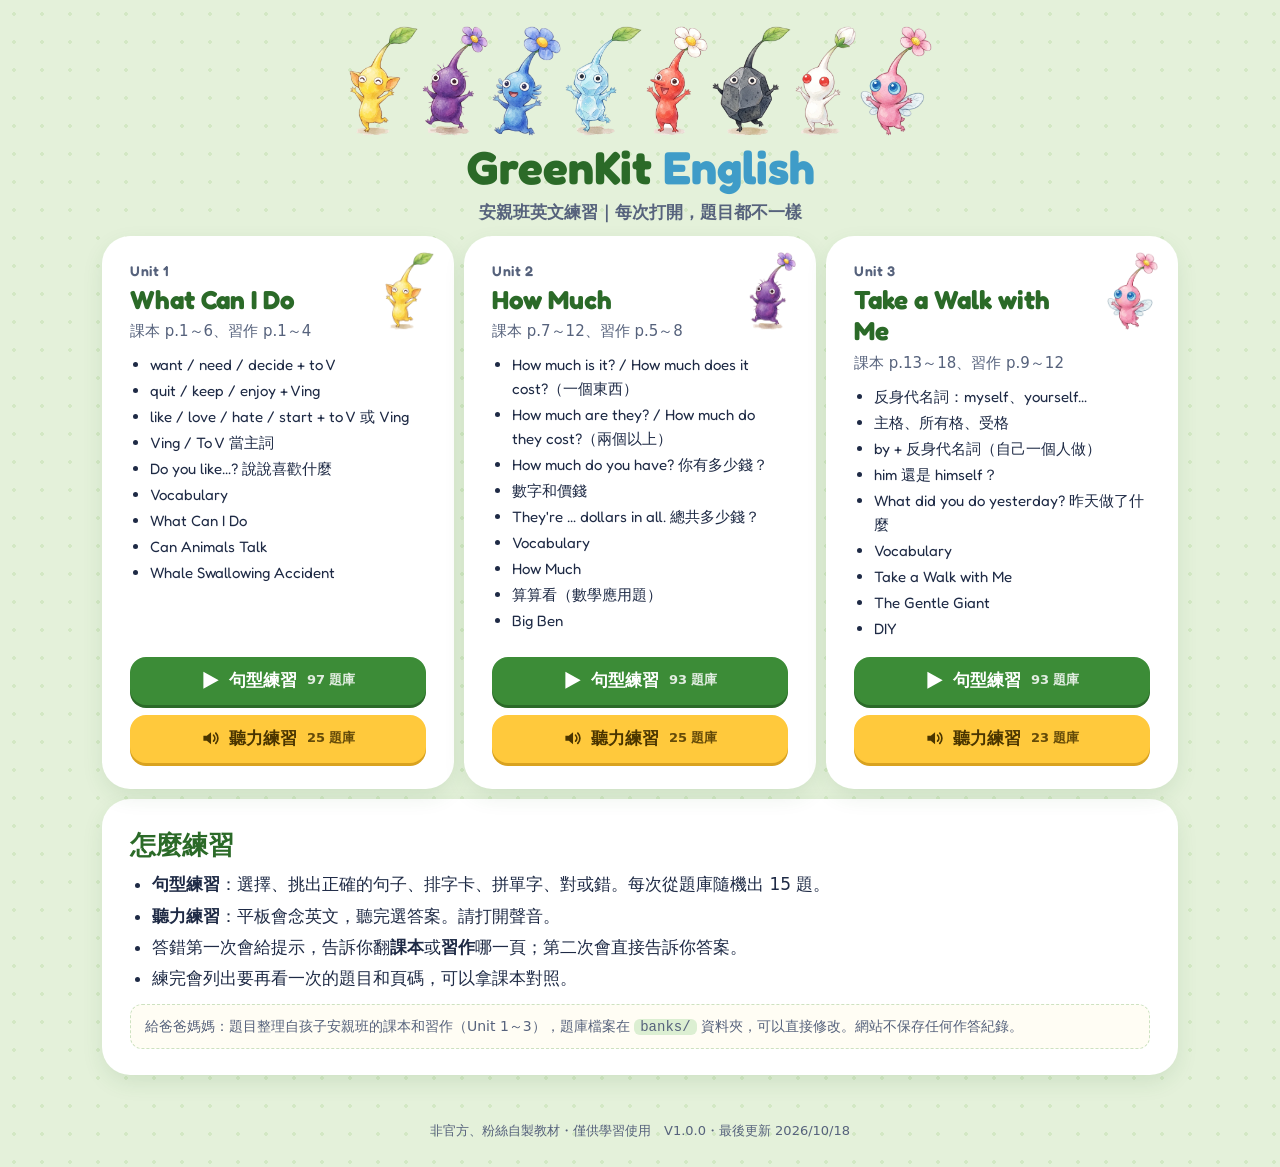
==== index.html @ 88738b5f "建立 GreenKit English 練習網站（Unit 1～3 題庫） - 首頁、句型練習、聽力練習（每回隨機 15 題） - 題庫放在 banks/unit-1～3.md，網站直接讀 .md -" ====
<!doctype html>
<html lang="zh-Hant-TW">
<head>
<meta charset="utf-8">
<meta name="viewport" content="width=device-width, initial-scale=1">
<meta name="robots" content="noindex, nofollow">
<title>GreenKit English</title>
<link rel="preconnect" href="https://fonts.googleapis.com">
<link rel="stylesheet" href="https://fonts.googleapis.com/css2?family=Fredoka:wght@500;600;700&display=swap">
<link rel="stylesheet" href="assets/app.css?v=1.0.0">
</head>
<body>
<header class="hero">
  <div class="crew hopper" id="crew"></div>
  <h1 class="logo">GreenKit <span>English</span></h1>
  <p class="tag">安親班英文練習｜每次打開，題目都不一樣</p>
</header>

<main class="wrap">
  <div class="units" id="units"></div>
  <section class="card how">
    <h2>怎麼練習</h2>
    <ul>
      <li><b>句型練習</b>：選擇、挑出正確的句子、排字卡、拼單字、對或錯。每次從題庫隨機出 15 題。</li>
      <li><b>聽力練習</b>：平板會念英文，聽完選答案。請打開聲音。</li>
      <li>答錯第一次會給提示，告訴你翻<b>課本</b>或<b>習作</b>哪一頁；第二次會直接告訴你答案。</li>
      <li>練完會列出要再看一次的題目和頁碼，可以拿課本對照。</li>
    </ul>
    <p class="note">給爸爸媽媽：題目整理自孩子安親班的課本和習作（Unit 1～3），題庫檔案在 <code>banks/</code> 資料夾，可以直接修改。網站不保存任何作答紀錄。</p>
  </section>
</main>

<footer class="foot">非官方、粉絲自製教材・僅供學習使用<span id="ver"></span></footer>

<script src="assets/app.js?v=1.0.0"></script>
<script>
(() => {
  const { $, esc, shuffle, CREW, ICON, pikImg } = GK;
  $('#crew').innerHTML = shuffle(CREW).map(k => pikImg(k)).join('');
  $('#ver').textContent = `　V${GK.VER}・最後更新 ${GK.DATE.replace(/-/g, '/')}`;
  const box = $('#units');
  box.innerHTML = GK.UNITS.map(u => `<section class="card unit" id="u${u}"><p class="kicker">Unit ${u}</p><h2>讀取中…</h2></section>`).join('');
  GK.UNITS.forEach((u, i) => {
    GK.loadUnit(u).then(d => {
      const n = l => d.sections.reduce((s, x) => s + x.items.filter(it => GK.isListen(it) === l).length, 0);
      const name = d.title.replace(/^Unit\s*\d+\s*/, '');
      $('#u' + u).innerHTML = `
        <div class="unit-pik">${pikImg(CREW[(i * 3) % 8])}</div>
        <p class="kicker">Unit ${u}</p>
        <h2>${esc(name)}</h2>
        <p class="scope">${esc(d.scope)}</p>
        <ul class="topics">${d.sections.filter(s => s.items.some(it => !GK.isListen(it))).map(s => `<li>${esc(s.name.replace(/^[^｜]*｜/, ''))}</li>`).join('')}</ul>
        <div class="unit-btns">
          <a class="btn primary" href="practice.html?u=${u}&m=s">${ICON.next}句型練習<small>${n(false)} 題庫</small></a>
          <a class="btn sun" href="practice.html?u=${u}&m=l">${ICON.spk}聽力練習<small>${n(true)} 題庫</small></a>
        </div>`;
    }).catch(() => {
      $('#u' + u).innerHTML = `<p class="kicker">Unit ${u}</p><h2>題庫讀不到</h2><p class="scope">請用網址打開這個網站（不要直接點兩下 html 檔）。</p>`;
    });
  });
})();
</script>
</body>
</html>
---- assets/app.css ----
/* GreenKit English：全站樣式（配色沿用皮皮學習樂園的設計規範，只做亮色） */
:root{
  --meadow:#e4f1da;--panel:#ffffff;--ink:#1e2a45;--ink-soft:#56627c;
  --leaf:#3c8c37;--leaf-deep:#2b6a28;--leaf-soft:#dcefd2;
  --sun:#ffc93c;--sun-deep:#d9a21f;--berry:#e2483d;--grape:#7b4fb8;--frost:#3f9cc8;
  --line:#cde2c1;--good:#2f9e44;--good-soft:#dff3e3;--bad:#d6453a;--bad-soft:#fde4e1;--note:#fffdf4;
  --en:'Fredoka',"PingFang TC","Noto Sans TC","Microsoft JhengHei",system-ui,sans-serif;
  --zh:"PingFang TC","Noto Sans TC","Microsoft JhengHei",system-ui,sans-serif;
}
*{box-sizing:border-box}
[hidden]{display:none!important}
html{-webkit-text-size-adjust:100%}
body{margin:0;color:var(--ink);font-family:var(--zh);font-size:17px;line-height:1.6;
  background:var(--meadow) radial-gradient(circle,#d3e8c4 1.6px,transparent 1.8px) 0 0/28px 28px;min-height:100vh}
a{color:inherit}
button{font:inherit;color:inherit}
:focus-visible{outline:3px solid var(--frost);outline-offset:2px}
svg{width:1.2em;height:1.2em;flex:none}
.wrap{max-width:1100px;margin:0 auto;padding:0 16px 24px}
.wrap.narrow{max-width:820px}
.card{background:var(--panel);border-radius:24px;box-shadow:0 0 0 4px #fff,0 8px 24px rgba(43,106,40,.14);padding:22px 24px;margin:18px 0}
h1,h2,.logo,.kicker{font-family:var(--en)}
.kicker{margin:0;color:var(--ink-soft);font-size:14px;font-weight:600;letter-spacing:.04em}
.sub{color:var(--ink-soft)}
code{background:var(--leaf-soft);padding:0 6px;border-radius:6px}

/* buttons */
.btn{display:inline-flex;align-items:center;justify-content:center;gap:8px;min-height:48px;padding:8px 18px;border-radius:16px;border:2px solid var(--line);background:#fff;
  font-weight:700;font-size:17px;text-decoration:none;cursor:pointer;box-shadow:0 3px 0 var(--line);transition:transform .08s}
.btn:active{transform:translateY(2px);box-shadow:0 1px 0 var(--line)}
.btn.primary{background:var(--leaf);border-color:var(--leaf);color:#fff;box-shadow:0 3px 0 var(--leaf-deep)}
.btn.sun{background:var(--sun);border-color:var(--sun);color:#4a3500;box-shadow:0 3px 0 var(--sun-deep)}
.btn.big{min-height:58px;font-size:20px;padding:10px 28px}
.btn.small{min-height:44px;font-size:15px;padding:4px 12px;margin-top:8px}
.btn small{font-weight:600;font-size:13px;opacity:.85;margin-left:2px}
.icon-btn{display:inline-flex;align-items:center;justify-content:center;width:44px;height:44px;border-radius:50%;border:2px solid var(--line);background:#fff;cursor:pointer;vertical-align:middle;color:var(--leaf-deep)}

/* characters */
.pik{display:block;height:100%;width:auto;user-select:none;-webkit-user-select:none;transform-origin:50% 100%;animation:bob 2.6s ease-in-out infinite}
.crew{display:flex;justify-content:center;align-items:flex-end;gap:4px;height:96px}
.crew .pik:nth-child(2n){animation-delay:-1.1s}
.crew .pik:nth-child(3n){animation-delay:-.6s}
.hopper .pik{cursor:pointer}
.pik.hop{animation:hop .55s ease-out}
.pik.jump{animation:jump 1s ease-in-out infinite}
.crew .pik.jump:nth-child(2n){animation-delay:-.5s}
@keyframes bob{0%,100%{transform:translateY(0)}50%{transform:translateY(-3px)}}
@keyframes hop{0%{transform:translateY(0)}40%{transform:translateY(-26px)}70%{transform:translateY(0) scale(1.08,.92)}100%{transform:translateY(0)}}
@keyframes jump{0%,100%{transform:translateY(0)}45%{transform:translateY(-16px)}}
@keyframes shake{0%,100%{transform:translateX(0)}20%{transform:translateX(-8px)}40%{transform:translateX(8px)}60%{transform:translateX(-5px)}80%{transform:translateX(5px)}}
.shake{animation:shake .4s}

/* home */
.hero{text-align:center;padding:26px 16px 6px}
.hero .crew{height:110px}
.logo{margin:6px 0 0;font-size:46px;line-height:1.1;color:var(--leaf-deep)}
.logo span{color:var(--frost)}
.tag{margin:6px 0 0;color:var(--ink-soft);font-weight:600}
.units{display:grid;grid-template-columns:repeat(3,1fr);gap:18px;margin-top:8px}
.unit{position:relative;margin:0;display:flex;flex-direction:column;padding-top:20px}
.unit h2{margin:2px 0 4px;font-size:26px;line-height:1.2;color:var(--leaf-deep);padding-right:64px}
.unit-pik{position:absolute;right:16px;top:12px;height:78px}
.scope{margin:0 0 8px;color:var(--ink-soft);font-size:15px}
.topics{margin:0 0 14px;padding-left:20px;font-size:15px;font-family:var(--en);flex:1}
.topics li{margin:2px 0}
.unit-btns{display:grid;gap:10px}
.how h2{margin:0 0 6px;color:var(--leaf-deep)}
.how ul{margin:0;padding-left:22px}
.how li{margin:4px 0}
.note{font-size:14px;color:var(--ink-soft);background:var(--note);border:1px dashed var(--line);border-radius:12px;padding:10px 14px;margin:12px 0 0}
.foot{text-align:center;font-size:13px;color:var(--ink-soft);padding:8px 16px 26px}
@media (max-width:1000px){.units{grid-template-columns:repeat(2,1fr)}}
@media (max-width:640px){.units{grid-template-columns:1fr}.logo{font-size:36px}.hero .crew{height:80px}.crew .pik:nth-child(n+7){display:none}}

/* practice top bar */
.topbar{position:sticky;top:0;z-index:5;background:rgba(255,255,255,.96);box-shadow:0 2px 10px rgba(43,106,40,.12);display:grid;grid-template-columns:auto 1fr auto;align-items:center;gap:10px;padding:8px 16px 0}
.topbar .btn{min-height:44px;padding:4px 14px;font-size:15px}
.btn.home{background:var(--leaf);border-color:var(--leaf);color:#fff;box-shadow:0 3px 0 var(--leaf-deep)}
.tb-title{display:flex;flex-direction:column;line-height:1.25;min-width:0}
.tb-title span{font-family:var(--en);font-size:13px;color:var(--ink-soft);white-space:nowrap;overflow:hidden;text-overflow:ellipsis}
.tb-title b{font-size:19px;color:var(--leaf-deep)}
.prog{grid-column:1/-1;position:relative;height:22px;margin:4px -16px 0;background:var(--leaf-soft)}
.prog-bar{height:100%;width:0;background:var(--leaf);transition:width .3s}
.prog span{position:absolute;inset:0;text-align:center;font-size:13px;font-weight:700;line-height:22px}

/* start / question card */
.start{text-align:center}
.start h1{margin:4px 0;font-size:34px;color:var(--leaf-deep)}
.start .crew{height:100px}
.qhead{display:flex;justify-content:space-between;align-items:center;gap:10px;margin-bottom:6px}
.sec-tag{display:inline-block;font-size:14px;font-weight:700;color:#2c6f93;background:#e2f5fd;border-radius:999px;padding:3px 12px;font-family:var(--en)}
.qnum{font-family:var(--en);font-weight:700;color:var(--ink-soft);white-space:nowrap}
.prompt{font-size:21px;font-weight:700;margin:10px 0 6px}
.sentence{font-family:var(--en);font-size:26px;line-height:1.55;margin:6px 0 14px;font-weight:500}
.qa{display:block}
.qa b{color:var(--grape)}
.blank{display:inline-block;min-width:3.6em;border-bottom:3px solid var(--ink);text-align:center;margin:0 4px}
.blank.filled{color:var(--good);font-weight:700;border-color:var(--good)}
.zh{font-size:19px;color:var(--ink-soft);margin:4px 0 12px}
.zh.big{font-size:26px;color:var(--ink);font-weight:700}

.passage{background:var(--note);border:2px solid #f1e6b8;border-radius:16px;margin:8px 0 6px}
.passage summary{display:flex;align-items:center;gap:8px;min-height:44px;padding:4px 14px;font-weight:700;cursor:pointer;color:#8a6400}
.ptext{padding:0 16px 10px;font-family:var(--en);font-size:18px;line-height:1.65}
.ptext p{margin:0 0 8px}

.answers{display:grid;grid-template-columns:1fr 1fr;gap:12px;margin:8px 0}
.answers.stack{grid-template-columns:1fr}
.answers.tf{grid-template-columns:1fr 1fr}
.opt{min-height:58px;border-radius:16px;border:3px solid var(--line);background:#fff;padding:10px 14px;font-family:var(--en);font-size:19px;font-weight:500;text-align:left;cursor:pointer;box-shadow:0 3px 0 var(--line);display:flex;align-items:center;gap:10px}
.opt:hover:not(:disabled){border-color:var(--frost)}
.opt.right{border-color:var(--good);background:var(--good-soft);box-shadow:0 3px 0 var(--good)}
.opt.wrong{border-color:var(--bad);background:var(--bad-soft);box-shadow:0 3px 0 var(--bad);opacity:.75;cursor:default}
.tf .opt{justify-content:center;font-size:22px;font-weight:700;font-family:var(--zh)}
.tf-mark{font-family:var(--en);font-size:28px;color:var(--leaf-deep)}

.listen{display:flex;gap:12px;justify-content:center;flex-wrap:wrap;margin:10px 0 14px}
.heard{text-align:center;font-family:var(--en);font-size:20px;margin:0 0 8px}

/* tiles */
.slots{min-height:66px;border:3px dashed var(--line);border-radius:16px;padding:8px;display:flex;flex-wrap:wrap;gap:8px;align-items:center;margin:6px 0 8px;background:#fbfef8}
.slot-hint{color:#9aa6b8;padding:0 8px}
.slots.spell{gap:18px;justify-content:center}
.word{display:flex;gap:6px}
.slot,.tile{min-width:48px;min-height:50px;border-radius:12px;font-family:var(--en);font-size:21px;font-weight:600;padding:4px 12px;cursor:pointer}
.slot{border:3px solid var(--line);background:#fff}
.spell .slot{width:46px;min-width:0;padding:0;border-style:solid;border-width:0 0 4px;border-radius:6px;background:transparent}
.spell .slot.full{background:#fff;border:3px solid var(--frost)}
.slots:not(.spell) .slot.full{border-color:var(--frost);background:#eef8fd}
.slot.right{border-color:var(--good)!important;background:var(--good-soft)!important}
.slot.wrong{border-color:var(--bad)!important;background:var(--bad-soft)!important}
.answers.tiles{display:flex;flex-wrap:wrap;gap:10px;justify-content:center}
.tile{border:3px solid var(--sun-deep);background:#fff6d6;box-shadow:0 3px 0 var(--sun-deep)}
.letters .tile{width:52px;padding:0}
.tile:disabled{visibility:hidden}

/* feedback */
.feedback{display:flex;align-items:flex-end;gap:12px;margin:12px 0 4px}
.feedback .hopper{height:92px;min-width:52px;flex:none}
.bubble{position:relative;flex:1;border-radius:18px;padding:12px 16px;display:flex;flex-direction:column;gap:4px;align-items:flex-start}
.bubble b{font-size:19px}
.good .bubble{background:var(--good-soft);border:2px solid #a8dbb3}
.bad .bubble{background:var(--bad-soft);border:2px solid #f3b4ad}
.bubble::before{content:'';position:absolute;left:-10px;bottom:22px;border:10px solid transparent;border-left:0;border-right-color:inherit}
.good .bubble::before{border-right-color:#a8dbb3}
.bad .bubble::before{border-right-color:#f3b4ad}
.page-pill{display:inline-flex;align-items:center;gap:6px;background:#fff3c4;color:#8a6400;border-radius:999px;padding:3px 12px;font-weight:700;font-size:15px;margin:4px 6px 0 0}
.nav{display:flex;justify-content:flex-end;gap:10px;flex-wrap:wrap;margin-top:10px}
.nav.center{justify-content:center}

/* result */
.result{text-align:center}
.result h1{margin:6px 0 0;font-size:30px;color:var(--leaf-deep)}
.result h2{text-align:left;font-size:20px;margin:18px 0 6px}
.result .crew{height:90px}
.stars{margin:8px 0 0;display:flex;justify-content:center;gap:6px}
.stars i{color:#dfe5d8}
.stars i.on{color:var(--sun)}
.stars svg{width:44px;height:44px}
.go-pages{margin:10px 0}
.review{text-align:left;padding-left:26px;margin:0}
.review li{margin:0 0 12px;padding:10px 12px;border:2px solid var(--line);border-radius:14px}
.rq{font-family:var(--en);font-size:18px;margin:6px 0 2px}
.ra{margin:0;font-family:var(--en)}
.ra b{color:var(--good)}
.rp{margin:2px 0 0;display:flex;align-items:center;gap:6px;color:#8a6400;font-weight:700;font-size:15px}

@media (max-width:640px){
  .card{padding:16px;border-radius:20px}
  .sentence{font-size:22px}
  .answers,.answers.tf{grid-template-columns:1fr}
  .opt{font-size:18px}
  .topbar .btn span{display:none}
  .feedback .hopper{height:72px}
  .slot,.tile{font-size:19px}
  .letters .tile,.spell .slot{width:42px}
}
@media (prefers-reduced-motion:reduce){*{animation:none!important;transition:none!important}}
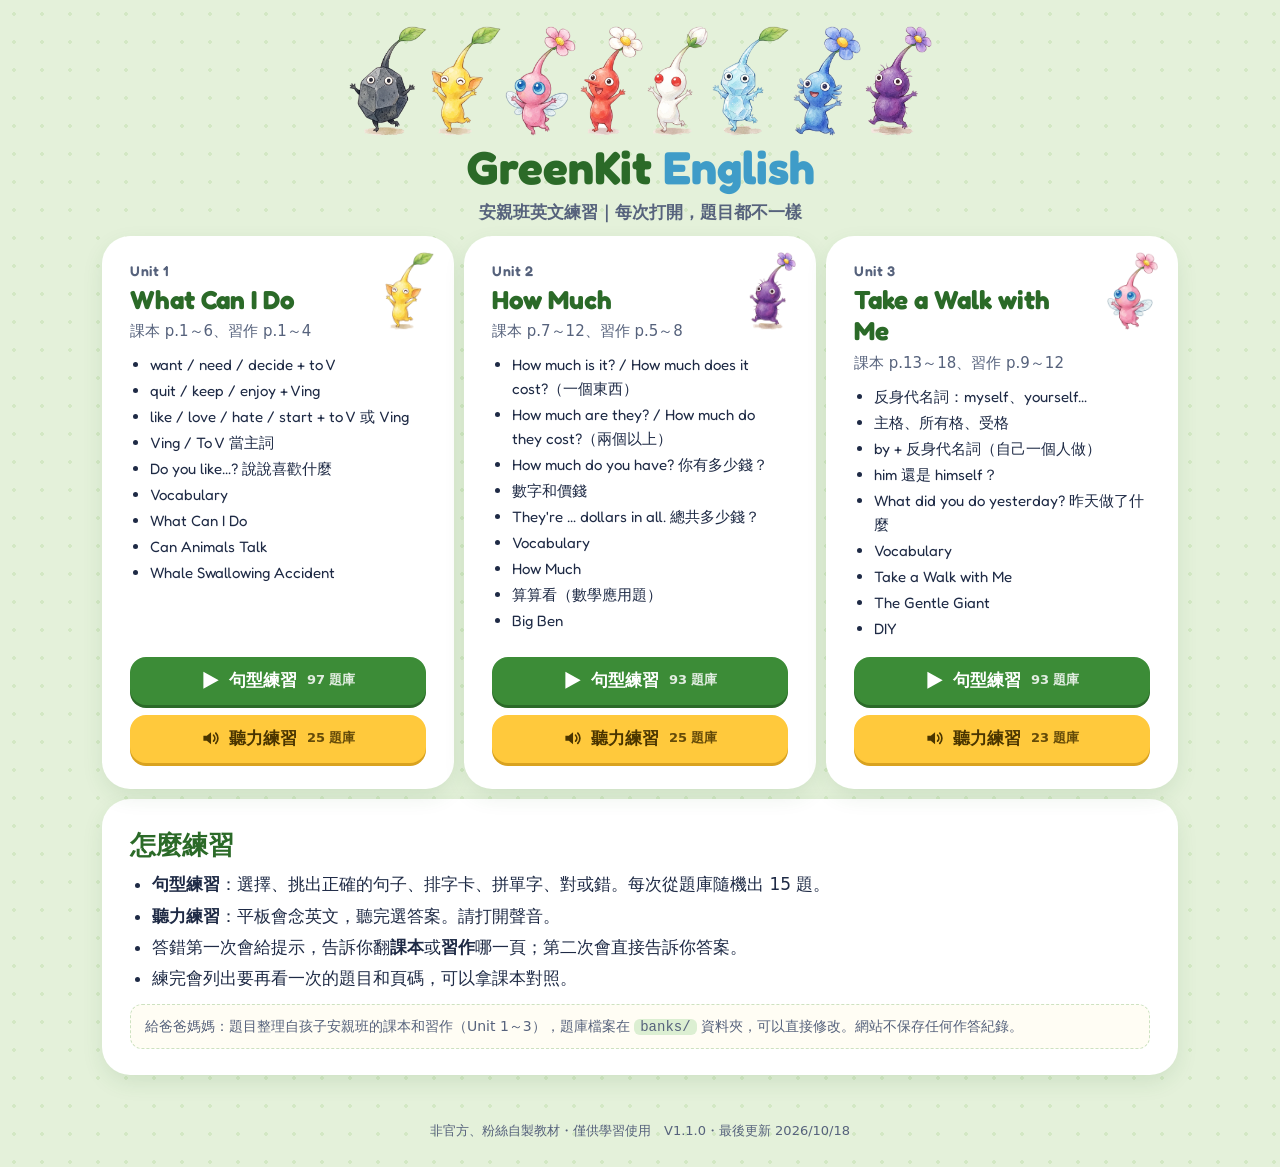
==== commit eb30d5c9: "練習頁改成遊戲畫面 - 上方 15 顆踏腳石小路，角色一題走一步，答對種花 - 每題由一位角色出題，題目是它的對話框；聽力點角色可再聽 - 彩色選項、花瓣特效、花朵計數、連續答對全員歡呼 - 成績改成" ====
--- a/index.html
+++ b/index.html
@@ -7,7 +7,7 @@
 <title>GreenKit English</title>
 <link rel="preconnect" href="https://fonts.googleapis.com">
 <link rel="stylesheet" href="https://fonts.googleapis.com/css2?family=Fredoka:wght@500;600;700&display=swap">
-<link rel="stylesheet" href="assets/app.css?v=1.0.0">
+<link rel="stylesheet" href="assets/app.css?v=1.1.0">
 </head>
 <body>
 <header class="hero">
@@ -32,7 +32,7 @@
 
 <footer class="foot">非官方、粉絲自製教材・僅供學習使用<span id="ver"></span></footer>
 
-<script src="assets/app.js?v=1.0.0"></script>
+<script src="assets/app.js?v=1.1.0"></script>
 <script>
 (() => {
   const { $, esc, shuffle, CREW, ICON, pikImg } = GK;
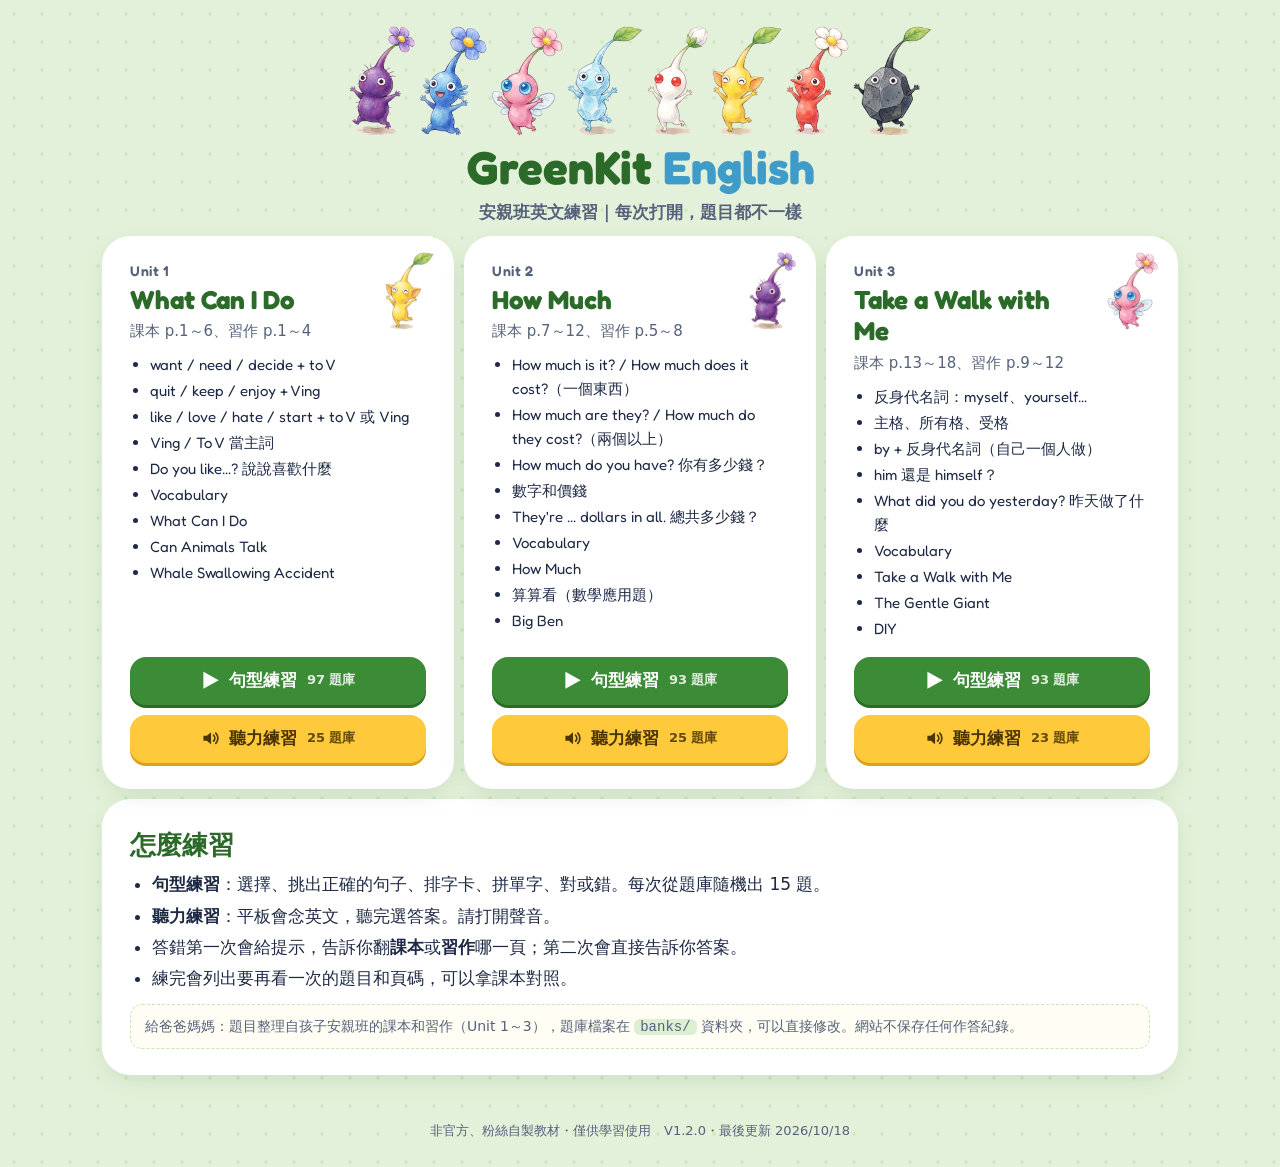
==== commit ba24624b: "題庫標示原題／自編，畫面提醒自編題 - 題庫 .md 每一題加「來源」欄：原題或自編 - 自編題在畫面上標「自編練習」，說明課本和習作上沒有這一題 - 自編題的提示頁碼改成「相關內容在…」；成績的複習" ====
--- a/index.html
+++ b/index.html
@@ -7,7 +7,7 @@
 <title>GreenKit English</title>
 <link rel="preconnect" href="https://fonts.googleapis.com">
 <link rel="stylesheet" href="https://fonts.googleapis.com/css2?family=Fredoka:wght@500;600;700&display=swap">
-<link rel="stylesheet" href="assets/app.css?v=1.1.0">
+<link rel="stylesheet" href="assets/app.css?v=1.2.0">
 </head>
 <body>
 <header class="hero">
@@ -32,7 +32,7 @@
 
 <footer class="foot">非官方、粉絲自製教材・僅供學習使用<span id="ver"></span></footer>
 
-<script src="assets/app.js?v=1.1.0"></script>
+<script src="assets/app.js?v=1.2.0"></script>
 <script>
 (() => {
   const { $, esc, shuffle, CREW, ICON, pikImg } = GK;
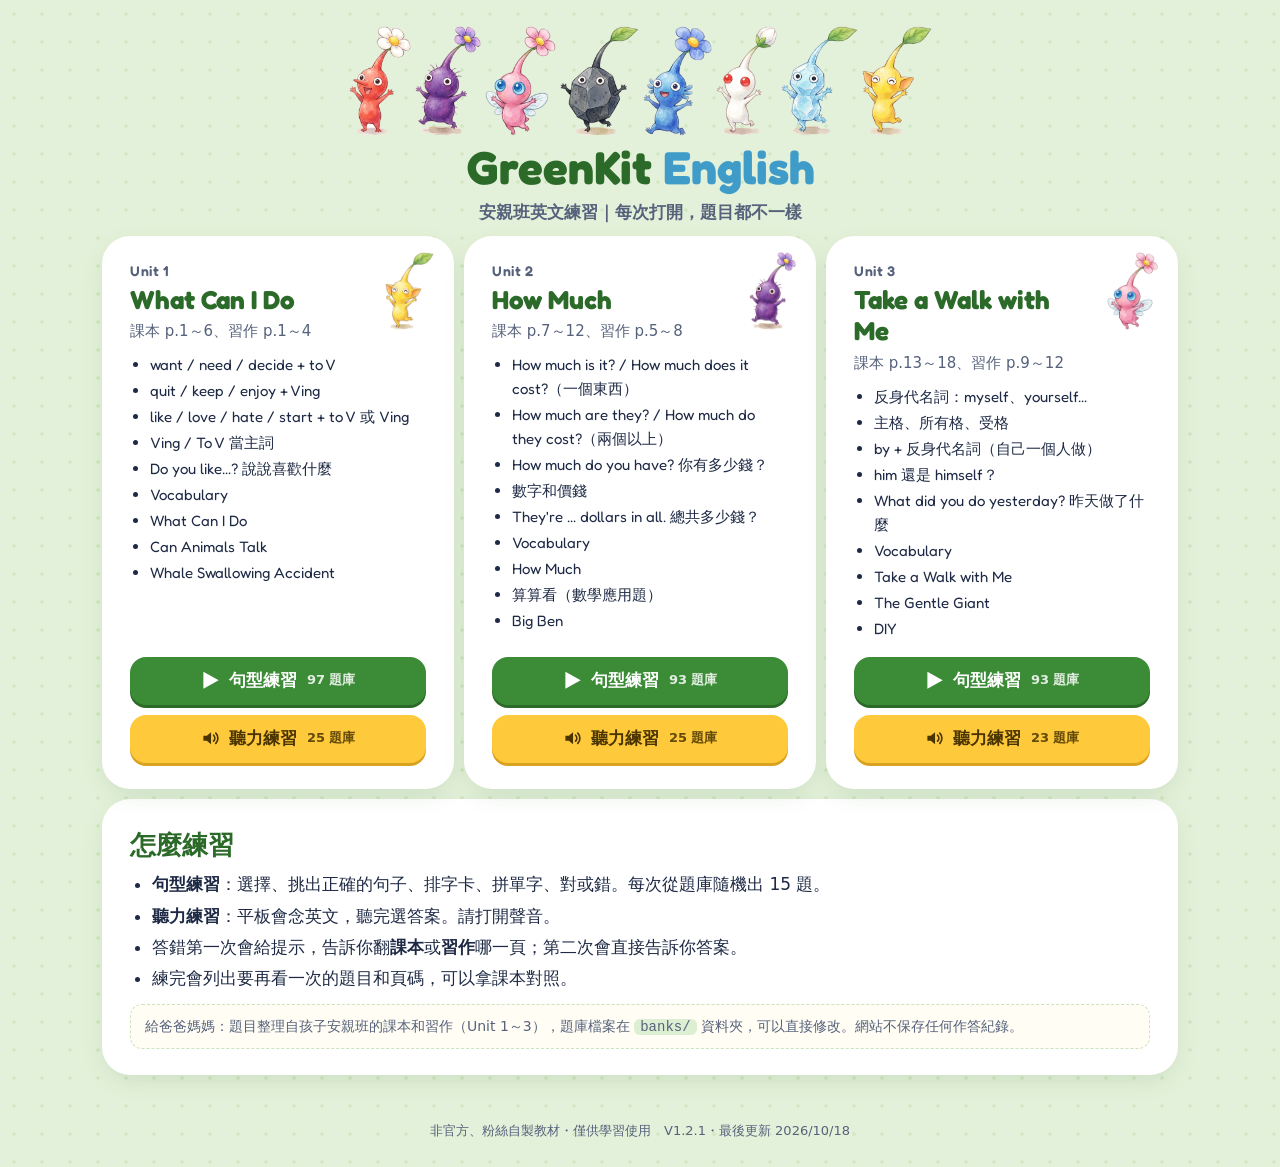
==== commit f3c803cc: "拿掉所有音效，只保留英文朗讀 - 移除按字卡、答對、答錯、歡呼、成績的嗶嗶聲 - 右上角按鈕改名為「朗讀 開/關」  Co-Authored-By: Claude Opus 5.5 <noreply@" ====
--- a/index.html
+++ b/index.html
@@ -7,7 +7,7 @@
 <title>GreenKit English</title>
 <link rel="preconnect" href="https://fonts.googleapis.com">
 <link rel="stylesheet" href="https://fonts.googleapis.com/css2?family=Fredoka:wght@500;600;700&display=swap">
-<link rel="stylesheet" href="assets/app.css?v=1.2.0">
+<link rel="stylesheet" href="assets/app.css?v=1.2.1">
 </head>
 <body>
 <header class="hero">
@@ -32,7 +32,7 @@
 
 <footer class="foot">非官方、粉絲自製教材・僅供學習使用<span id="ver"></span></footer>
 
-<script src="assets/app.js?v=1.2.0"></script>
+<script src="assets/app.js?v=1.2.1"></script>
 <script>
 (() => {
   const { $, esc, shuffle, CREW, ICON, pikImg } = GK;
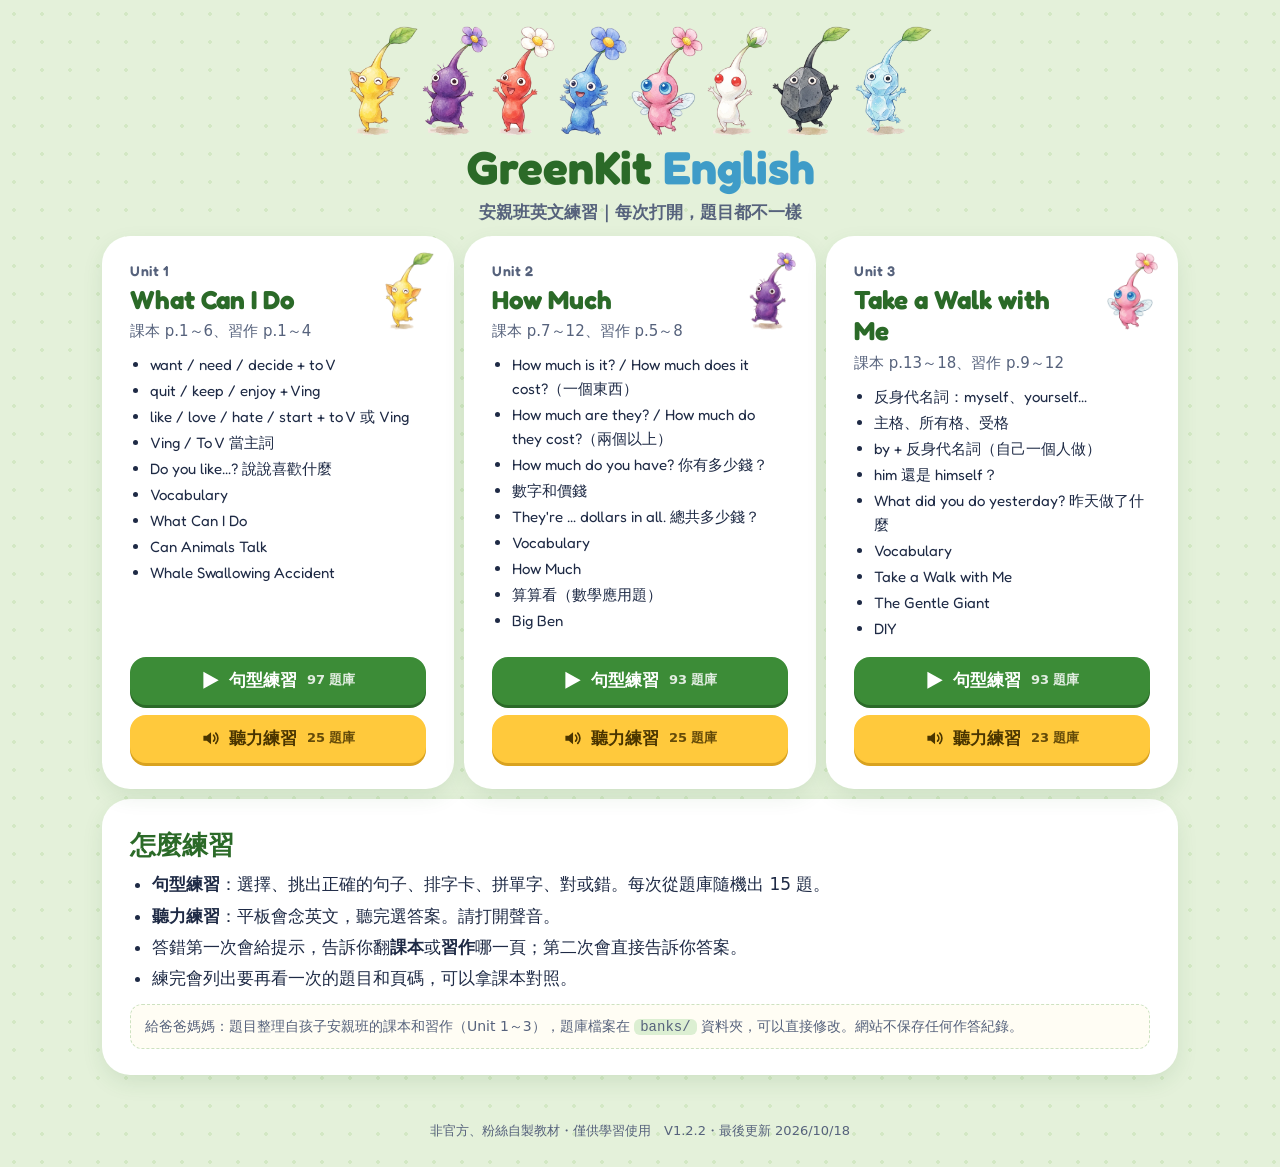
==== commit 94ffa6b8: "閱讀文章字體放大 Co-Authored-By: Claude Opus 5.5 <noreply@anthropic.com>" ====
--- a/index.html
+++ b/index.html
@@ -7,7 +7,7 @@
 <title>GreenKit English</title>
 <link rel="preconnect" href="https://fonts.googleapis.com">
 <link rel="stylesheet" href="https://fonts.googleapis.com/css2?family=Fredoka:wght@500;600;700&display=swap">
-<link rel="stylesheet" href="assets/app.css?v=1.2.1">
+<link rel="stylesheet" href="assets/app.css?v=1.2.2">
 </head>
 <body>
 <header class="hero">
@@ -32,7 +32,7 @@
 
 <footer class="foot">非官方、粉絲自製教材・僅供學習使用<span id="ver"></span></footer>
 
-<script src="assets/app.js?v=1.2.1"></script>
+<script src="assets/app.js?v=1.2.2"></script>
 <script>
 (() => {
   const { $, esc, shuffle, CREW, ICON, pikImg } = GK;
